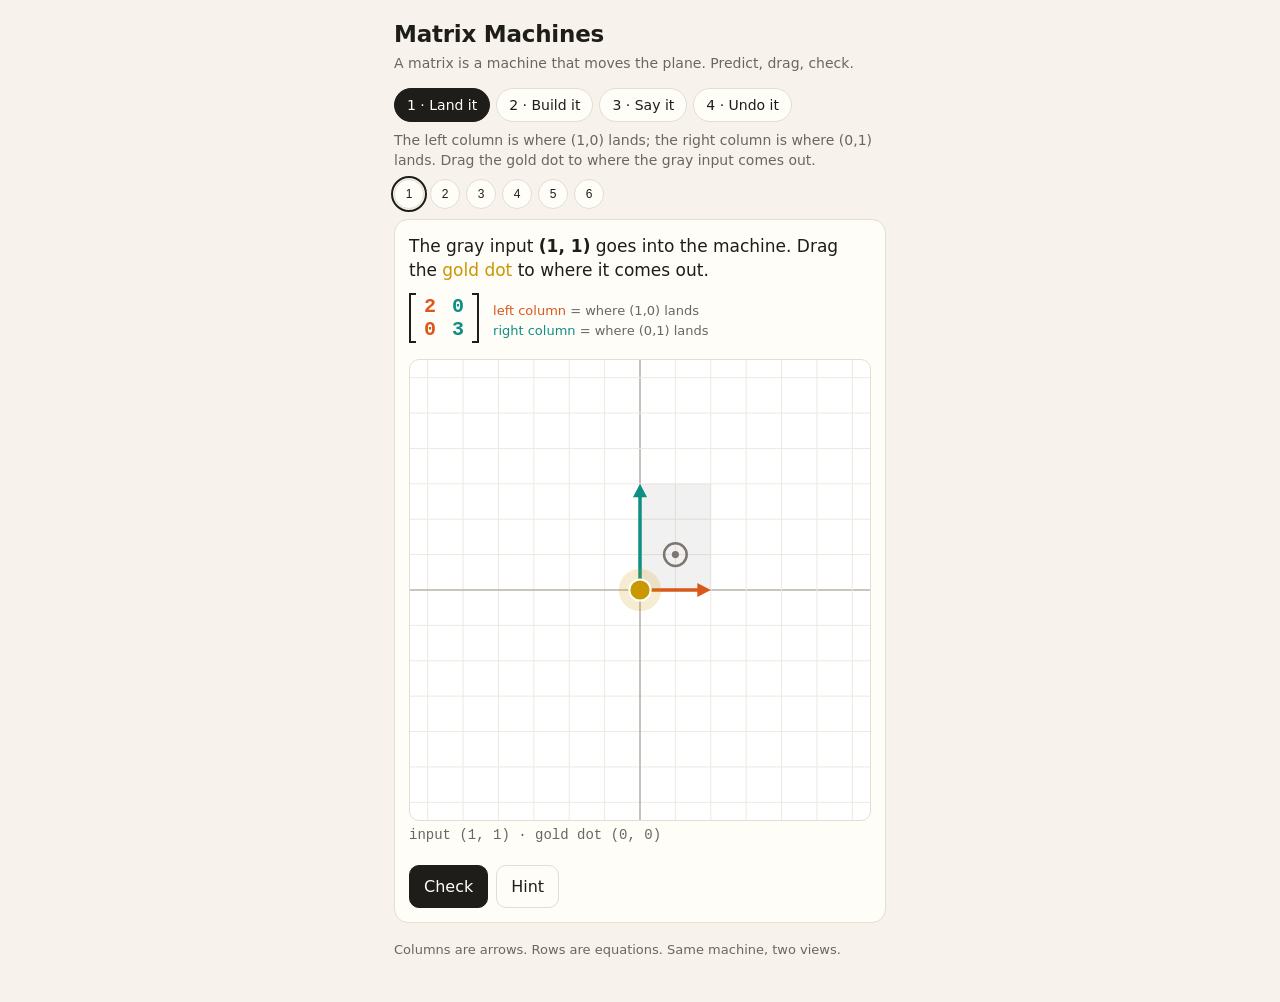
==== index.html @ 08f81c71 "Add Matrix Machines game Four chapters: land a point, build a matrix from its columns, describe a ma" ====
<!DOCTYPE html>
<html lang="en">
<head>
<meta charset="utf-8">
<meta name="viewport" content="width=device-width,initial-scale=1">
<title>Matrix Machines</title>
<style>
:root{--bg:#f7f3ec;--card:#fffdf8;--ink:#1f1d1a;--mute:#6b665e;--line:#e3ddd2;--c1:#d9581a;--c2:#0f8f84;--gold:#c99700;--good:#2f8a3e;--bad:#c23b3b}
*{box-sizing:border-box}
body{margin:0;background:var(--bg);color:var(--ink);font:16px/1.45 system-ui,-apple-system,"Segoe UI",sans-serif}
main{max-width:520px;margin:0 auto;padding:14px 14px 40px}
h1{font-size:23px;margin:4px 0 2px;letter-spacing:-.01em}
header p{margin:0;color:var(--mute);font-size:14px}
nav{display:flex;gap:6px;overflow-x:auto;margin:14px 0 6px;padding-bottom:2px}
nav button{flex:none;border:1px solid var(--line);background:var(--card);border-radius:999px;padding:6px 12px;font:inherit;font-size:14px;color:var(--ink);cursor:pointer}
nav button.on{background:var(--ink);color:#fff;border-color:var(--ink)}
#blurb{color:var(--mute);font-size:14px;margin:4px 0 8px}
.dots{display:flex;gap:6px;margin:0 0 10px}
.dots button{width:30px;height:30px;border-radius:50%;border:1px solid var(--line);background:var(--card);font-size:12px;color:var(--ink);cursor:pointer}
.dots button.done{background:var(--good);color:#fff;border-color:var(--good)}
.dots button.cur{outline:2px solid var(--ink);outline-offset:1px}
.card{background:var(--card);border:1px solid var(--line);border-radius:14px;padding:14px}
.ask{font-size:17px;margin:0 0 10px}
.row{display:flex;align-items:center;gap:14px}
.mat{display:inline-flex;align-items:stretch;font:600 20px ui-monospace,Menlo,Consolas,monospace}
.mat .br{width:7px;border:2px solid var(--ink)}.mat .l{border-right:none}.mat .r{border-left:none}
.mat .col{display:flex;flex-direction:column;padding:2px 8px;text-align:center}
.legend{font-size:13px;color:var(--mute);line-height:1.5}
.c1{color:var(--c1)}.c2{color:var(--c2)}.gold{color:var(--gold)}
svg{width:100%;height:auto;display:block;touch-action:none;background:#fff;border:1px solid var(--line);border-radius:10px;margin:10px 0 6px;user-select:none;-webkit-user-select:none}
.readout{font:14px ui-monospace,Menlo,Consolas,monospace;color:var(--mute);min-height:20px}
.btns{display:flex;gap:8px;flex-wrap:wrap;margin-top:10px}
.btns button,.choices button{font:inherit;padding:9px 14px;border-radius:10px;border:1px solid var(--line);background:var(--card);color:var(--ink);cursor:pointer}
.btns .primary{background:var(--ink);color:#fff;border-color:var(--ink)}
.fb{margin-top:10px;padding:10px 12px;border-radius:10px;display:none}
.fb.show{display:block}
.fb.good{background:#e9f5ea;border:1px solid #bfe0c3}
.fb.bad{background:#fbecec;border:1px solid #efc6c6}
.fb.hint{background:#fdf6e2;border:1px solid #efdfae}
.choices{display:grid;gap:8px;margin-top:8px}
.choices button{text-align:left}
.choices button.right{border-color:var(--good);background:#e9f5ea}
.choices button.wrong{border-color:var(--bad);background:#fbecec;opacity:.75}
.eq{font:15px ui-monospace,Menlo,Consolas,monospace;background:#f3efe7;border-radius:8px;padding:8px 10px;margin-top:10px}
.eq small{display:block;font:13px system-ui,sans-serif;color:var(--mute);margin-top:4px}
footer{margin-top:18px;color:var(--mute);font-size:13px}
</style>
</head>
<body>
<main>
  <header>
    <h1>Matrix Machines</h1>
    <p>A matrix is a machine that moves the plane. Predict, drag, check.</p>
  </header>
  <nav id="chapters"></nav>
  <p id="blurb"></p>
  <div class="dots" id="dots"></div>
  <section class="card">
    <p class="ask" id="ask"></p>
    <div class="row"><div id="mat"></div><div class="legend" id="legend"></div></div>
    <div id="eq"></div>
    <svg id="board" viewBox="-6.5 -6.5 13 13"><g id="g" transform="scale(1,-1)"></g></svg>
    <div class="readout" id="readout"></div>
    <div class="choices" id="choices"></div>
    <div class="btns" id="btns"></div>
    <div class="fb" id="fb"></div>
  </section>
  <footer>Columns are arrows. Rows are equations. Same machine, two views.</footer>
</main>
<script>
// ---------- math ----------
const app=(M,v)=>[v[0]*M.a[0]+v[1]*M.b[0], v[0]*M.a[1]+v[1]*M.b[1]];
const rowsApp=(M,v)=>[v[0]*M.a[0]+v[1]*M.a[1], v[0]*M.b[0]+v[1]*M.b[1]]; // the "read rows as arrows" mistake
const det=M=>M.a[0]*M.b[1]-M.b[0]*M.a[1];
const same=(p,q)=>p[0]===q[0]&&p[1]===q[1];
const n=x=>String(Math.round(x*100)/100).replace(/-/g,'−');
const fmt=v=>`(${n(v[0])}, ${n(v[1])})`;
const clamp=x=>Math.max(-6,Math.min(6,x));
const mk=(a,b)=>({a,b});
function solutions(M,t){const s=[];for(let x=-12;x<=12;x++)for(let y=-12;y<=12;y++)if(same(app(M,[x,y]),t))s.push([x,y]);return s}
function shuffle(a){a=a.slice();for(let i=a.length-1;i>0;i--){const j=Math.floor(Math.random()*(i+1));[a[i],a[j]]=[a[j],a[i]]}return a}

// ---------- content ----------
const O='<span class="c1">orange</span>', T='<span class="c2">teal</span>';
const CH=[
{title:'1 · Land it',mode:'land',blurb:'The left column is where (1,0) lands; the right column is where (0,1) lands. Drag the gold dot to where the gray input comes out.',levels:[
 {M:mk([2,0],[0,3]),v:[1,1],hints:[`The ${O} arrow is where (1,0) lands. The ${T} arrow is where (0,1) lands. Which of those do you need to build (1,1)?`,`(1,1) means one step of (1,0) and one step of (0,1). So: one ${O} arrow, then one ${T} arrow from its tip. Where are you now?`],
  win:`(1,1) → (2,3). Every input is a recipe: <i>x</i> ${O} arrows plus <i>y</i> ${T} arrows. Before you move on: where would (2,1) land?`},
 {M:mk([2,0],[0,3]),v:[-1,2],hints:['What could "−1 orange arrows" mean? Which way would you walk?','−1·(2,0) + 2·(0,3) = ?'],
  win:'Negative numbers just walk an arrow backwards. Try putting this machine into one plain sentence: what does it do to a whole picture?'},
 {M:mk([1,0],[1,1]),v:[2,1],hints:[`The ${O} arrow didn't move at all. What happened to the ${T} one?`,`2 ${O} arrows take you to (2,0). Now add 1 ${T} arrow, (1,1).`],
  win:'(2,1) → (3,1). The x-axis stays put; things higher up slide right. That is a <b>shear</b>. Where would (2,0) land? Why doesn\'t it move?'},
 {M:mk([0,1],[-1,0]),v:[2,1],hints:['(1,0) now points straight up. Which way does (0,1) point?',`2 ${O} arrows: (0,2). Then 1 ${T} arrow: (−1,0).`],
  win:'Both arrows turned a quarter-turn left, so everything did. Did the area of the square change?'},
 {M:mk([1,2],[0,1]),v:[1,2],extra:' Careful: read the <b>columns</b>.',hints:['Which one shows where (1,0) lands: the top row or the left column?','1 × (1,2) + 2 × (0,1) = ?'],
  win:'Columns, not rows. The top row (1, 0) is not an arrow in the picture; the left column (1, 2) is. Bonus puzzle: compare the top row with the output\'s x-coordinate. What does a row tell you?'},
 {M:mk([1,2],[2,4]),v:[1,1],hints:['Look at the two arrows. Notice anything about their directions?','1·(1,2) + 1·(2,4) = ?'],
  win:'(1,1) → (3,6). The two arrows point the same way, so every output lies on one line. Chapter 4 asks: what can <i>never</i> come out of this machine?'}
]},
{title:'2 · Build it',mode:'build',blurb:'Drag the arrow tips onto the rings of the same color to match the dashed shape. The matrix writes itself as you drag.',levels:[
 {M:mk([2,0],[0,3]),ask:'Stretch the square into the dashed 2-by-3 rectangle.',win:'Area went from 1 to 6. Each column is an arrow tip. Can you predict the area for columns (3,0) and (0,2) before building it?'},
 {M:mk([1,0],[1,1]),ask:'Shear the square into the dashed shape.',win:'Area is still 1, like sliding a deck of cards. Which arrow didn\'t you need to move, and what does that say about the x-axis?'},
 {M:mk([0,1],[-1,0]),ask:'Turn the square a quarter-turn.',win:'A quarter-turn. The matrix has a −1 in it. Which arrow does that −1 belong to, and why?'},
 {M:mk([-1,0],[0,1]),ask:'Flip the square like a mirror.',win:'Area is still 1, but the determinant is −1: the square got flipped over. Walk from orange to teal. Do you turn the same way as before?'},
 {M:mk([1,2],[2,4]),ask:'This target is a square that got squashed flat. Match it.',win:'Zero area: the whole plane fell onto one line, so the determinant is 0. Once the plane lands on a line, can every point still be reached?'}
]},
{title:'3 · Say it',mode:'words',blurb:'Read the columns, picture the two arrows, then pick the plain-words description. Predict first, then watch.',levels:[
 {M:mk([3,0],[0,3]),choices:['Makes everything 3 times bigger in every direction','Stretches things sideways only','Moves everything 3 steps to the right','Flattens everything onto a line'],explain:'Both arrows got 3× longer and kept their directions, so every shape scales by 3 (and area by 9).'},
 {M:mk([1,0],[0,0]),choices:['Squashes everything flat onto the x-axis','Deletes the x-axis','Rotates everything onto the x-axis','Does nothing'],explain:'(0,1) lands on (0,0), so all height vanishes. Every point drops straight down to the x-axis, like a shadow at noon.'},
 {M:mk([0,1],[-1,0]),choices:['Turns everything a quarter-turn counterclockwise','Mirrors left-to-right','Turns everything a quarter-turn clockwise','Swaps x and y'],explain:'(1,0) goes up to (0,1) and (0,1) goes left to (−1,0). Both turned left by 90°.'},
 {M:mk([1,0],[2,1]),choices:['Slides each row sideways: the higher it is, the farther it slides','Stretches everything upward by 2','Rotates everything a little','Doubles the width'],explain:'The x-axis stays put but (0,1) leans over to (2,1). Height 1 slides 2, height 2 slides 4… a shear.'},
 {M:mk([0,1],[1,0]),choices:['Mirrors across the diagonal y = x (swaps x and y)','Turns everything a quarter-turn','Flips everything upside-down','Does nothing'],explain:'(1,0) and (0,1) trade places, so every (x, y) becomes (y, x).'},
 {M:mk([2,1],[4,2]),choices:['Flattens the whole plane onto a single line','Stretches everything by 2','Shears everything to the right','Rotates and stretches'],explain:'The teal arrow (4,2) is just 2 × the orange arrow (2,1). Two arrows pointing the same way can\'t cover a plane, so everything lands on one line.'}
]},
{title:'4 · Undo it',mode:'reverse',blurb:'Run the machine backwards. Drag the gray input until the gold output hits the star, or decide that no input can.',levels:[
 {M:mk([2,0],[0,3]),t:[4,3],hints:['You need to go 4 sideways. Each orange arrow gives 2. How many do you need?','And 3 up, using teal arrows that are 3 tall?'],
  win:'(2,1) → (4,3). Undoing a machine is the same as solving the equations above. Could any other input land there? Why not?'},
 {M:mk([1,1],[1,-1]),t:[3,1],hints:['Look at the equations: x + y = 3 and x − y = 1. Which two numbers add to 3 and differ by 1?','In arrows: some orange (1,1)s plus some teal (1,−1)s. Try x = 2.'],
  win:'(2,1). Two rows give two equations; two columns give two arrows. It\'s the same problem seen two ways. Which view felt easier?'},
 {M:mk([1,0],[1,1]),t:[1,2],hints:['Only the teal arrow lifts you up. How many teal arrows get you 2 high?','2 teal arrows land at (2,2), but you need x = 1. How can orange move you left?'],
  win:'(−1,2). Sometimes the recipe needs a negative amount. Could this shear ever miss a target? Why or why not?'},
 {M:mk([1,2],[2,4]),t:[3,6],ask:'This machine flattens the plane. Find an input that lands on the star.',hints:['Drag around and watch the gold trail. Where can outputs go?','(1,1) is one answer. Can you find one with y = 0?'],
  win:'Infinitely many inputs work: (3,0), (1,1), (−1,2), (5,−1)… Add 2 to x and take 1 from y, and the output doesn\'t budge. Why? (What is 2·orange − 1·teal?)'},
 {M:mk([1,2],[2,4]),t:[1,0],ask:'Same machine. Get the output to (1, 0).',hints:['Drag for a while and watch the gold trail. What shape does it make?','Every output is x·(1,2) + y·(2,4). Both arrows lie on the line y = 2x. Is (1,0) on that line?'],
  win:'No input works. Every output is (x + 2y)·(1, 2), so it always sits on the line through (1, 2), and (1,0) is off that line. The equations say the same thing: x + 2y = 1, but 2x + 4y = 0 means x + 2y = 0. They contradict each other. Can you say in one sentence why a flattened plane leaves points unreachable?'},
 {M:mk([2,1],[4,2]),t:[-2,-1],ask:'Possible, impossible, or many answers? You decide.',hints:['Is the star on the line the arrows point along?','Try making the output exactly −1 × orange.'],
  win:'Many answers: (−1,0), (1,−1), (−3,1)… The star sits on the line, so infinitely many inputs reach it. For a flattening machine: on the line means infinitely many, off the line means none. Never exactly one. Why can\'t it be exactly one?'}
]}
];

// ---------- state ----------
let S={ch:0,lv:0}, R={};
let done=new Set();
try{done=new Set(JSON.parse(localStorage.getItem('mm-done')||'[]'))}catch(e){}
function save(){try{localStorage.setItem('mm-done',JSON.stringify([...done]))}catch(e){}}
const L=()=>CH[S.ch].levels[S.lv];
const key=(c,l)=>c+'-'+l;
const $=id=>document.getElementById(id);

function load(ch,lv){
  S={ch,lv};const mode=CH[ch].mode;
  R={mode,hint:0,tries:0,won:false,showPath:false,showWarp:false,found:new Set(),trail:[],t:0,wrong:new Set(),anim:0};
  if(mode==='land')R.p=[0,0];
  if(mode==='build'){R.a=[1,0];R.b=[0,1]}
  if(mode==='reverse'){R.in=[0,0];R.trail=[[0,0]]}
  if(mode==='words')R.order=shuffle([0,1,2,3]);
  hideFb();ui();render();
}

// ---------- UI ----------
function matHTML(M){return `<span class="mat"><span class="br l"></span><span class="col c1"><span>${n(M.a[0])}</span><span>${n(M.a[1])}</span></span><span class="col c2"><span>${n(M.b[0])}</span><span>${n(M.b[1])}</span></span><span class="br r"></span></span>`}
function term(c,v,first){if(c===0)return'';const m=Math.abs(c)===1?'':Math.abs(c);return first?(c<0?'−':'')+m+v:(c<0?' − ':' + ')+m+v}
function eqLine(c1,c2,r){let s=term(c1,'x',true);s+=s?term(c2,'y',false):term(c2,'y',true);return `${s||'0'} = ${n(r)}`}

function panel(){
  const l=L();
  const M=R.mode==='build'?mk(R.a,R.b):l.M;
  $('mat').innerHTML=matHTML(M);
  let leg=`<span class="c1">left column</span> = where (1,0) lands<br><span class="c2">right column</span> = where (0,1) lands`;
  if(R.mode==='build'){const d=det(M);leg+=`<br>det = ${n(d)} → area × ${n(Math.abs(d))}${d<0?' (flipped)':''}`}
  $('legend').innerHTML=leg;
}
function btn(label,fn,primary){const b=document.createElement('button');b.textContent=label;if(primary)b.className='primary';b.onclick=fn;$('btns').appendChild(b)}

function ui(){
  const c=CH[S.ch],l=L();
  $('chapters').innerHTML='';
  CH.forEach((ch,i)=>{const b=document.createElement('button');b.textContent=ch.title;if(i===S.ch)b.className='on';b.onclick=()=>load(i,0);$('chapters').appendChild(b)});
  $('blurb').textContent=c.blurb;
  $('dots').innerHTML='';
  c.levels.forEach((_,i)=>{const b=document.createElement('button');b.textContent=i+1;b.className=(done.has(key(S.ch,i))?'done ':'')+(i===S.lv?'cur':'');b.onclick=()=>load(S.ch,i);$('dots').appendChild(b)});
  let ask='';
  if(R.mode==='land')ask=`The gray input <b>${fmt(l.v)}</b> goes into the machine. Drag the <span class="gold">gold dot</span> to where it comes out.${l.extra||''}`;
  if(R.mode==='build')ask=l.ask;
  if(R.mode==='words')ask='In plain words, what does this machine do?';
  if(R.mode==='reverse')ask=l.ask||`Which input lands on the star <b>${fmt(l.t)}</b>?`;
  $('ask').innerHTML=ask;
  panel();
  // equations
  if(R.mode==='reverse'){const M=l.M;$('eq').innerHTML=`<div class="eq">${eqLine(M.a[0],M.b[0],l.t[0])}<br>${eqLine(M.a[1],M.b[1],l.t[1])}<small>Each equation reads one <b>row</b>. The picture reads <b>columns</b>: x·<span class="c1">${fmt(M.a)}</span> + y·<span class="c2">${fmt(M.b)}</span> = ${fmt(l.t)}.</small></div>`}
  else $('eq').innerHTML='';
  // choices
  $('choices').innerHTML='';
  if(R.mode==='words'){R.order.forEach(i=>{const b=document.createElement('button');b.textContent=l.choices[i];if(R.won&&i===0)b.className='right';else if(R.wrong.has(i))b.className='wrong';b.onclick=()=>choose(i);$('choices').appendChild(b)})}
  // buttons
  $('btns').innerHTML='';
  if(!R.won){
    if(R.mode==='land')btn('Check',checkLand,true);
    if(R.mode==='build')btn('Check',checkBuild,true);
    if(R.mode==='reverse')btn('No input can do it',impossible);
    btn('Hint',hint);
    if(R.mode==='land'&&(R.tries>=2||R.hint>=2)&&!R.showPath)btn('Show me the walk',showWalk);
  }else{
    if(R.mode==='words')btn('Watch again',play);
    const last=S.ch===CH.length-1&&S.lv===CH[S.ch].levels.length-1;
    if(!last)btn(S.lv===CH[S.ch].levels.length-1?'Next chapter →':'Next →',next,true);
  }
}
function showFb(kind,html){const f=$('fb');f.className='fb show '+kind;f.innerHTML=html}
function hideFb(){$('fb').className='fb'}

// ---------- drawing ----------
const C1='#d9581a',C2='#0f8f84',GOLD='#c99700',INK='#1f1d1a',GRAY='#7d776d';
const line=(p,q,c,w,x='')=>`<line x1="${p[0]}" y1="${p[1]}" x2="${q[0]}" y2="${q[1]}" stroke="${c}" stroke-width="${w}" stroke-linecap="round" vector-effect="non-scaling-stroke" ${x}/>`;
const dot=(p,r,f,x='')=>`<circle cx="${p[0]}" cy="${p[1]}" r="${r}" fill="${f}" ${x}/>`;
const ring=(p,c,r=.32)=>`<circle cx="${p[0]}" cy="${p[1]}" r="${r}" fill="none" stroke="${c}" stroke-width="2.5" vector-effect="non-scaling-stroke"/>`;
function arrow(p,q,c,op=1){const dx=q[0]-p[0],dy=q[1]-p[1],len=Math.hypot(dx,dy);if(len<1e-6)return dot(p,.13,c);const ux=dx/len,uy=dy/len,h=Math.min(.38,len*.5),w=.2,bx=q[0]-ux*h,by=q[1]-uy*h;return `<g opacity="${op}">${line(p,[bx,by],c,3.5)}<polygon points="${q[0]},${q[1]} ${bx-uy*w},${by+ux*w} ${bx+uy*w},${by-ux*w}" fill="${c}"/></g>`}
function grid(){let s='';for(let i=-6;i<=6;i++){const c=i===0?'#b9b2a6':'#eee9e0',w=i===0?1.6:1;s+=line([i,-7],[i,7],c,w)+line([-7,i],[7,i],c,w)}return s}
function warped(M){let s='';for(let i=-8;i<=8;i++){s+=line(app(M,[i,-9]),app(M,[i,9]),'rgba(15,143,132,.28)',1)+line(app(M,[-9,i]),app(M,[9,i]),'rgba(217,88,26,.25)',1)}return s}
function square(M,fill,stroke='none',x=''){const p=[[0,0],M.a,[M.a[0]+M.b[0],M.a[1]+M.b[1]],M.b];return `<polygon points="${p.map(q=>q.join(',')).join(' ')}" fill="${fill}" stroke="${stroke}" stroke-width="2" vector-effect="non-scaling-stroke" ${x}/>`}
const handle=(p,c)=>dot(p,.6,c,'opacity=".18"')+dot(p,.3,c,'stroke="#fff" stroke-width="2" vector-effect="non-scaling-stroke"');

function render(){
  const l=L();let s=grid(),ro='';
  if(R.mode==='land'){
    if(R.showWarp)s+=warped(l.M);
    s+=square(l.M,'rgba(31,29,26,.06)');
    s+=arrow([0,0],l.M.a,C1)+arrow([0,0],l.M.b,C2);
    s+=ring(l.v,GRAY)+dot(l.v,.1,GRAY);
    if(R.showPath){const m=[l.v[0]*l.M.a[0],l.v[0]*l.M.a[1]];s+=line([0,0],m,C1,5,'stroke-dasharray="1 7" opacity=".9"')+line(m,app(l.M,l.v),C2,5,'stroke-dasharray="1 7" opacity=".9"')}
    s+=handle(R.p,GOLD);
    ro=`input ${fmt(l.v)} · gold dot ${fmt(R.p)}`;
  }
  if(R.mode==='build'){
    const M=mk(R.a,R.b);
    s+=warped(M);
    s+=square(l.M,'none',INK,'stroke-dasharray="6 5"');
    s+=ring(l.M.a,C1,.42)+ring(l.M.b,C2,.42);
    s+=square(M,'rgba(201,151,0,.18)');
    s+=arrow([0,0],R.a,C1)+arrow([0,0],R.b,C2);
    s+=handle(R.a,C1)+handle(R.b,C2);
    ro=`orange tip ${fmt(R.a)} · teal tip ${fmt(R.b)}`;
  }
  if(R.mode==='words'){
    const t=R.t,M=mk([1+(l.M.a[0]-1)*t,l.M.a[1]*t],[l.M.b[0]*t,1+(l.M.b[1]-1)*t]);
    s+=warped(M)+square(M,'rgba(201,151,0,.22)',INK)+arrow([0,0],M.a,C1)+arrow([0,0],M.b,C2);
    ro=R.won?'Watch where the two arrows take the square.':'Predict first. The animation plays after you answer.';
  }
  if(R.mode==='reverse'){
    const out=app(l.M,R.in);
    s+=arrow([0,0],l.M.a,C1,.45)+arrow([0,0],l.M.b,C2,.45);
    R.trail.forEach(p=>s+=dot(p,.12,GOLD,'opacity=".45"'));
    s+=ring(l.t,INK,.45)+line([l.t[0]-.25,l.t[1]],[l.t[0]+.25,l.t[1]],INK,2)+line([l.t[0],l.t[1]-.25],[l.t[0],l.t[1]+.25],INK,2);
    s+=line(R.in,out,GRAY,1.5,'stroke-dasharray="3 4"');
    s+=handle(R.in,GRAY)+dot(out,.26,GOLD,'stroke="#fff" stroke-width="2" vector-effect="non-scaling-stroke"');
    ro=`input ${fmt(R.in)} → output <span class="gold">${fmt(out)}</span>`;
  }
  $('g').innerHTML=s;$('readout').innerHTML=ro;
}

// ---------- dragging (mouse + touch) ----------
const svg=$('board');
function toU(e){const pt=svg.createSVGPoint();pt.x=e.clientX;pt.y=e.clientY;const q=pt.matrixTransform($('g').getScreenCTM().inverse());return[q.x,q.y]}
function handles(){if(R.mode==='land')return[['p',R.p]];if(R.mode==='build')return[['a',R.a],['b',R.b]];if(R.mode==='reverse')return[['in',R.in]];return[]}
let drag=null;
svg.addEventListener('pointerdown',e=>{
  const p=toU(e),hs=handles();if(!hs.length)return;
  let best=null,bd=1.4;
  for(const[k,pos]of hs){const d=Math.hypot(pos[0]-p[0],pos[1]-p[1]);if(d<bd){bd=d;best=k}}
  if(!best&&hs.length===1)best=hs[0][0]; // tap anywhere to place a single dot
  if(!best)return;
  drag=best;svg.setPointerCapture(e.pointerId);move(p);e.preventDefault();
});
svg.addEventListener('pointermove',e=>{if(drag)move(toU(e))});
const end=()=>{if(drag){drag=null;dropped()}};
svg.addEventListener('pointerup',end);svg.addEventListener('pointercancel',end);
function move(p){
  const q=[clamp(Math.round(p[0])),clamp(Math.round(p[1]))];
  if(same(q,R[drag]))return;
  R[drag]=q;
  if(R.mode==='reverse'){const o=app(L().M,q);if(!R.trail.some(t=>same(t,o)))R.trail.push(o)}
  if(R.mode==='build')panel();
  render();
}
function dropped(){if(R.mode==='reverse')checkReverse()}

// ---------- game logic ----------
function win(text){
  R.won=true;done.add(key(S.ch,S.lv));save();
  showFb('good','<b>Nice.</b> '+text);ui();render();
}
function hint(){
  const l=L();let h;
  if(R.mode==='build')h=[`The ${O} ring marks where (1,0) should land. Drag the ${O} tip onto it.`,'Each tip\'s coordinates become one column of the matrix. Watch the matrix change as you drag.'];
  else if(R.mode==='words')h=['Where does (1,0) go? That\'s the left column. Picture that arrow.','Now where does (0,1) go? Picture both arrows and the square they make.'];
  else h=l.hints;
  showFb('hint',h[Math.min(R.hint,h.length-1)]);
  R.hint++;
  if(R.mode==='land'&&R.hint>=2){R.showWarp=true;render();$('fb').innerHTML+=' <br><small>I\'ve drawn the moved grid. Count along its lines.</small>'}
  ui();
}
function showWalk(){
  const l=L();R.showPath=true;render();
  showFb('hint',`Follow the dotted walk: ${n(l.v[0])} × ${O} ${fmt(l.M.a)}, then ${n(l.v[1])} × ${T} ${fmt(l.M.b)}. Where does the walk end? Drag there and check.`);ui();
}
function checkLand(){
  const l=L(),ans=app(l.M,l.v);
  if(same(R.p,ans)){R.showPath=true;win(l.win);return}
  R.tries++;let m;
  if(same(R.p,rowsApp(l.M,l.v)))m=`You landed on ${fmt(R.p)}. That's what you get by reading the <b>rows</b> as arrows. In the picture, which shows where (1,0) goes: the top row or the <span class="c1">left column</span>?`;
  else if(same(R.p,l.v))m='That\'s where the input started. The machine moves it. Where does it come out?';
  else if(same(R.p,[0,0]))m='Tap or drag the gold dot to where you think the input lands.';
  else m=`Not quite. Ask yourself: how many ${O} arrows does ${fmt(l.v)} call for, and how many ${T} ones?`;
  showFb('bad',m);ui();
}
function checkBuild(){
  const l=L(),okA=same(R.a,l.M.a),okB=same(R.b,l.M.b);
  if(okA&&okB){win(l.win);return}
  if(same(R.a,l.M.b)&&same(R.b,l.M.a))showFb('bad','Right shape, but the arrows are swapped! Which ring is (1,0) supposed to land on?');
  else if(okA)showFb('bad',`The ${O} tip is right. Where should (0,1), the ${T} tip, end up?`);
  else if(okB)showFb('bad',`The ${T} tip is right. Now the ${O} tip: where should (1,0) land?`);
  else showFb('bad','Not yet. Put each tip on the ring of its own color.');
}
function choose(i){
  if(R.won)return;const l=L();
  if(i===0){win(l.explain);play()}
  else{R.wrong.add(i);showFb('bad','Not quite. Where does (1,0) go under this matrix, and does that description send it there?');ui()}
}
function play(){
  const id=++R.anim,t0=performance.now();
  const step=now=>{if(id!==R.anim)return;const u=Math.min(1,(now-t0)/1500);R.t=u<.5?2*u*u:1-Math.pow(-2*u+2,2)/2;render();if(u<1)requestAnimationFrame(step)};
  R.t=0;requestAnimationFrame(step);
}
function checkReverse(){
  if(R.won)return;const l=L();
  if(!same(app(l.M,R.in),l.t))return;
  if(det(l.M)!==0){win(l.win);return}
  R.found.add(R.in.join(','));
  if(R.found.size>=2)win(l.win);
  else showFb('hint',`Found one: ${fmt(R.in)} lands on the star. Is it the <b>only</b> input that works? Find a different one.`);
}
function impossible(){
  if(R.won)return;const l=L();
  if(solutions(l.M,l.t).length===0)win(l.win);
  else showFb('bad','Are you sure? Some input does reach the star. Watch where the gold trail is able to go.');
}
function next(){
  let{ch,lv}=S;lv++;
  if(lv>=CH[ch].levels.length){ch++;lv=0}
  if(ch<CH.length){load(ch,lv);window.scrollTo({top:0,behavior:'smooth'})}
}
load(0,0);
</script>
</body>
</html>
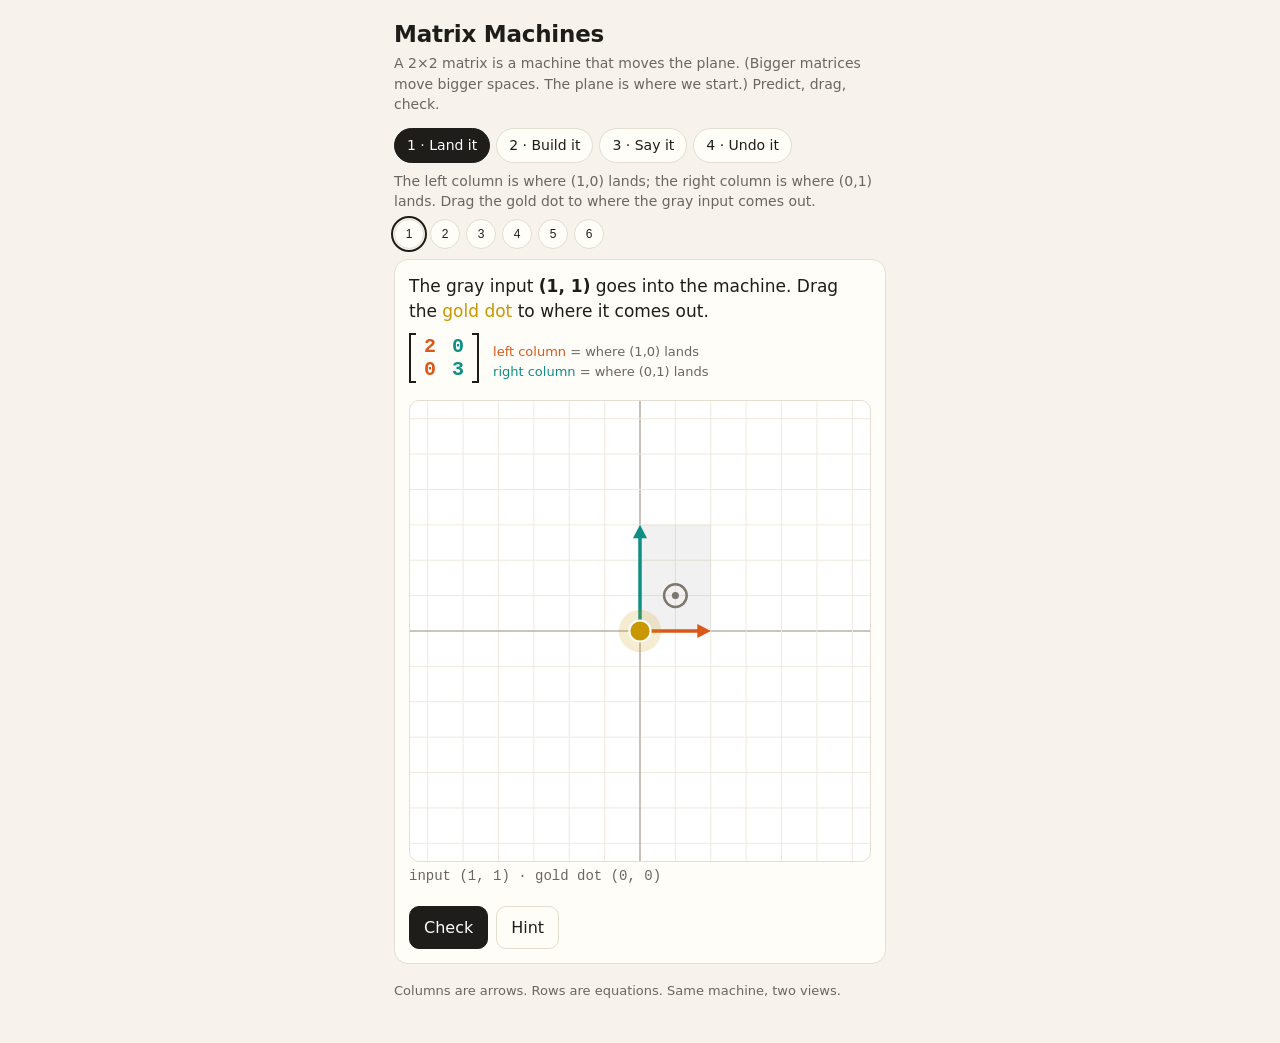
==== commit 62135729: "Clarify tagline: 2×2 matrices move the plane Co-Authored-By: Claude Opus 5.5 <noreply@anthropic.com>" ====
--- a/index.html
+++ b/index.html
@@ -50,7 +50,7 @@
 <main>
   <header>
     <h1>Matrix Machines</h1>
-    <p>A matrix is a machine that moves the plane. Predict, drag, check.</p>
+    <p>A 2×2 matrix is a machine that moves the plane. (Bigger matrices move bigger spaces. The plane is where we start.) Predict, drag, check.</p>
   </header>
   <nav id="chapters"></nav>
   <p id="blurb"></p>
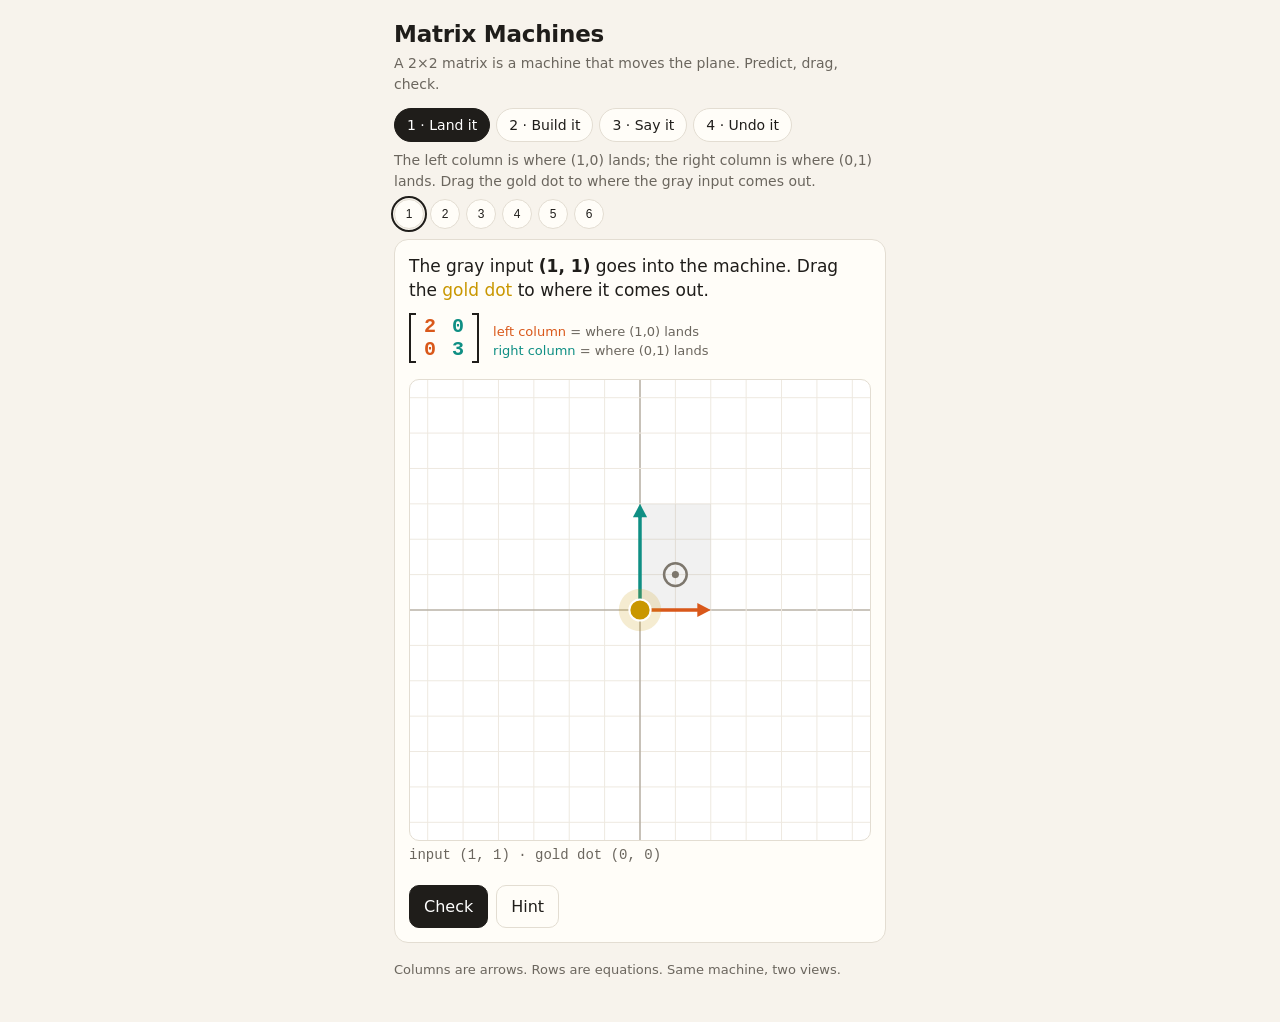
==== commit 8c48aefc: "Shorten tagline Co-Authored-By: Claude Opus 5.5 <noreply@anthropic.com> Claude-Session: https://clau" ====
--- a/index.html
+++ b/index.html
@@ -50,7 +50,7 @@
 <main>
   <header>
     <h1>Matrix Machines</h1>
-    <p>A 2×2 matrix is a machine that moves the plane. (Bigger matrices move bigger spaces. The plane is where we start.) Predict, drag, check.</p>
+    <p>A 2×2 matrix is a machine that moves the plane. Predict, drag, check.</p>
   </header>
   <nav id="chapters"></nav>
   <p id="blurb"></p>
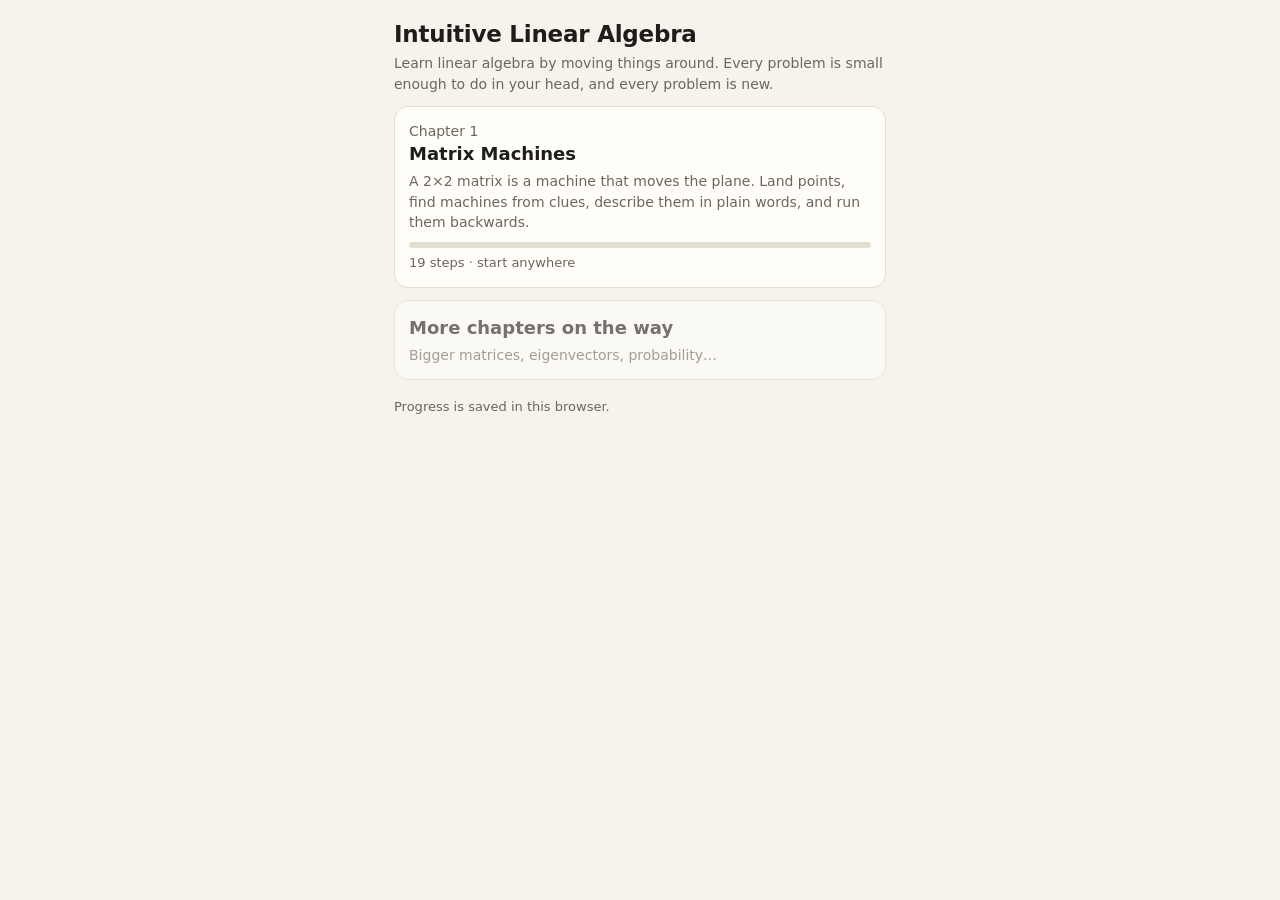
==== commit 84163f57: "Restructure into chapters; add Find it and generated problems - Home page with chapter list and prog" ====
--- a/index.html
+++ b/index.html
@@ -3,343 +3,44 @@
 <head>
 <meta charset="utf-8">
 <meta name="viewport" content="width=device-width,initial-scale=1">
-<title>Matrix Machines</title>
-<style>
-:root{--bg:#f7f3ec;--card:#fffdf8;--ink:#1f1d1a;--mute:#6b665e;--line:#e3ddd2;--c1:#d9581a;--c2:#0f8f84;--gold:#c99700;--good:#2f8a3e;--bad:#c23b3b}
-*{box-sizing:border-box}
-body{margin:0;background:var(--bg);color:var(--ink);font:16px/1.45 system-ui,-apple-system,"Segoe UI",sans-serif}
-main{max-width:520px;margin:0 auto;padding:14px 14px 40px}
-h1{font-size:23px;margin:4px 0 2px;letter-spacing:-.01em}
-header p{margin:0;color:var(--mute);font-size:14px}
-nav{display:flex;gap:6px;overflow-x:auto;margin:14px 0 6px;padding-bottom:2px}
-nav button{flex:none;border:1px solid var(--line);background:var(--card);border-radius:999px;padding:6px 12px;font:inherit;font-size:14px;color:var(--ink);cursor:pointer}
-nav button.on{background:var(--ink);color:#fff;border-color:var(--ink)}
-#blurb{color:var(--mute);font-size:14px;margin:4px 0 8px}
-.dots{display:flex;gap:6px;margin:0 0 10px}
-.dots button{width:30px;height:30px;border-radius:50%;border:1px solid var(--line);background:var(--card);font-size:12px;color:var(--ink);cursor:pointer}
-.dots button.done{background:var(--good);color:#fff;border-color:var(--good)}
-.dots button.cur{outline:2px solid var(--ink);outline-offset:1px}
-.card{background:var(--card);border:1px solid var(--line);border-radius:14px;padding:14px}
-.ask{font-size:17px;margin:0 0 10px}
-.row{display:flex;align-items:center;gap:14px}
-.mat{display:inline-flex;align-items:stretch;font:600 20px ui-monospace,Menlo,Consolas,monospace}
-.mat .br{width:7px;border:2px solid var(--ink)}.mat .l{border-right:none}.mat .r{border-left:none}
-.mat .col{display:flex;flex-direction:column;padding:2px 8px;text-align:center}
-.legend{font-size:13px;color:var(--mute);line-height:1.5}
-.c1{color:var(--c1)}.c2{color:var(--c2)}.gold{color:var(--gold)}
-svg{width:100%;height:auto;display:block;touch-action:none;background:#fff;border:1px solid var(--line);border-radius:10px;margin:10px 0 6px;user-select:none;-webkit-user-select:none}
-.readout{font:14px ui-monospace,Menlo,Consolas,monospace;color:var(--mute);min-height:20px}
-.btns{display:flex;gap:8px;flex-wrap:wrap;margin-top:10px}
-.btns button,.choices button{font:inherit;padding:9px 14px;border-radius:10px;border:1px solid var(--line);background:var(--card);color:var(--ink);cursor:pointer}
-.btns .primary{background:var(--ink);color:#fff;border-color:var(--ink)}
-.fb{margin-top:10px;padding:10px 12px;border-radius:10px;display:none}
-.fb.show{display:block}
-.fb.good{background:#e9f5ea;border:1px solid #bfe0c3}
-.fb.bad{background:#fbecec;border:1px solid #efc6c6}
-.fb.hint{background:#fdf6e2;border:1px solid #efdfae}
-.choices{display:grid;gap:8px;margin-top:8px}
-.choices button{text-align:left}
-.choices button.right{border-color:var(--good);background:#e9f5ea}
-.choices button.wrong{border-color:var(--bad);background:#fbecec;opacity:.75}
-.eq{font:15px ui-monospace,Menlo,Consolas,monospace;background:#f3efe7;border-radius:8px;padding:8px 10px;margin-top:10px}
-.eq small{display:block;font:13px system-ui,sans-serif;color:var(--mute);margin-top:4px}
-footer{margin-top:18px;color:var(--mute);font-size:13px}
-</style>
+<title>Intuitive Linear Algebra</title>
+<link rel="stylesheet" href="shared/style.css">
 </head>
 <body>
 <main>
   <header>
-    <h1>Matrix Machines</h1>
-    <p>A 2×2 matrix is a machine that moves the plane. Predict, drag, check.</p>
+    <h1>Intuitive Linear Algebra</h1>
+    <p>Learn linear algebra by moving things around. Every problem is small enough to do in your head, and every problem is new.</p>
   </header>
-  <nav id="chapters"></nav>
-  <p id="blurb"></p>
-  <div class="dots" id="dots"></div>
-  <section class="card">
-    <p class="ask" id="ask"></p>
-    <div class="row"><div id="mat"></div><div class="legend" id="legend"></div></div>
-    <div id="eq"></div>
-    <svg id="board" viewBox="-6.5 -6.5 13 13"><g id="g" transform="scale(1,-1)"></g></svg>
-    <div class="readout" id="readout"></div>
-    <div class="choices" id="choices"></div>
-    <div class="btns" id="btns"></div>
-    <div class="fb" id="fb"></div>
-  </section>
-  <footer>Columns are arrows. Rows are equations. Same machine, two views.</footer>
+
+  <a class="chapter" href="chapters/01-matrix-machines/index.html">
+    <p class="crumb">Chapter 1</p>
+    <h2>Matrix Machines</h2>
+    <p>A 2×2 matrix is a machine that moves the plane. Land points, find machines from clues, describe them in plain words, and run them backwards.</p>
+    <div class="bar"><span id="p1" style="width:0%"></span></div>
+    <p id="p1text" style="margin-top:6px;font-size:13px"></p>
+  </a>
+
+  <div class="chapter soon">
+    <h2>More chapters on the way</h2>
+    <p>Bigger matrices, eigenvectors, probability…</p>
+  </div>
+
+  <footer>Progress is saved in this browser.</footer>
 </main>
+<script src="shared/engine.js"></script>
 <script>
-// ---------- math ----------
-const app=(M,v)=>[v[0]*M.a[0]+v[1]*M.b[0], v[0]*M.a[1]+v[1]*M.b[1]];
-const rowsApp=(M,v)=>[v[0]*M.a[0]+v[1]*M.a[1], v[0]*M.b[0]+v[1]*M.b[1]]; // the "read rows as arrows" mistake
-const det=M=>M.a[0]*M.b[1]-M.b[0]*M.a[1];
-const same=(p,q)=>p[0]===q[0]&&p[1]===q[1];
-const n=x=>String(Math.round(x*100)/100).replace(/-/g,'−');
-const fmt=v=>`(${n(v[0])}, ${n(v[1])})`;
-const clamp=x=>Math.max(-6,Math.min(6,x));
-const mk=(a,b)=>({a,b});
-function solutions(M,t){const s=[];for(let x=-12;x<=12;x++)for(let y=-12;y<=12;y++)if(same(app(M,[x,y]),t))s.push([x,y]);return s}
-function shuffle(a){a=a.slice();for(let i=a.length-1;i>0;i--){const j=Math.floor(Math.random()*(i+1));[a[i],a[j]]=[a[j],a[i]]}return a}
-
-// ---------- content ----------
-const O='<span class="c1">orange</span>', T='<span class="c2">teal</span>';
-const CH=[
-{title:'1 · Land it',mode:'land',blurb:'The left column is where (1,0) lands; the right column is where (0,1) lands. Drag the gold dot to where the gray input comes out.',levels:[
- {M:mk([2,0],[0,3]),v:[1,1],hints:[`The ${O} arrow is where (1,0) lands. The ${T} arrow is where (0,1) lands. Which of those do you need to build (1,1)?`,`(1,1) means one step of (1,0) and one step of (0,1). So: one ${O} arrow, then one ${T} arrow from its tip. Where are you now?`],
-  win:`(1,1) → (2,3). Every input is a recipe: <i>x</i> ${O} arrows plus <i>y</i> ${T} arrows. Before you move on: where would (2,1) land?`},
- {M:mk([2,0],[0,3]),v:[-1,2],hints:['What could "−1 orange arrows" mean? Which way would you walk?','−1·(2,0) + 2·(0,3) = ?'],
-  win:'Negative numbers just walk an arrow backwards. Try putting this machine into one plain sentence: what does it do to a whole picture?'},
- {M:mk([1,0],[1,1]),v:[2,1],hints:[`The ${O} arrow didn't move at all. What happened to the ${T} one?`,`2 ${O} arrows take you to (2,0). Now add 1 ${T} arrow, (1,1).`],
-  win:'(2,1) → (3,1). The x-axis stays put; things higher up slide right. That is a <b>shear</b>. Where would (2,0) land? Why doesn\'t it move?'},
- {M:mk([0,1],[-1,0]),v:[2,1],hints:['(1,0) now points straight up. Which way does (0,1) point?',`2 ${O} arrows: (0,2). Then 1 ${T} arrow: (−1,0).`],
-  win:'Both arrows turned a quarter-turn left, so everything did. Did the area of the square change?'},
- {M:mk([1,2],[0,1]),v:[1,2],extra:' Careful: read the <b>columns</b>.',hints:['Which one shows where (1,0) lands: the top row or the left column?','1 × (1,2) + 2 × (0,1) = ?'],
-  win:'Columns, not rows. The top row (1, 0) is not an arrow in the picture; the left column (1, 2) is. Bonus puzzle: compare the top row with the output\'s x-coordinate. What does a row tell you?'},
- {M:mk([1,2],[2,4]),v:[1,1],hints:['Look at the two arrows. Notice anything about their directions?','1·(1,2) + 1·(2,4) = ?'],
-  win:'(1,1) → (3,6). The two arrows point the same way, so every output lies on one line. Chapter 4 asks: what can <i>never</i> come out of this machine?'}
-]},
-{title:'2 · Build it',mode:'build',blurb:'Drag the arrow tips onto the rings of the same color to match the dashed shape. The matrix writes itself as you drag.',levels:[
- {M:mk([2,0],[0,3]),ask:'Stretch the square into the dashed 2-by-3 rectangle.',win:'Area went from 1 to 6. Each column is an arrow tip. Can you predict the area for columns (3,0) and (0,2) before building it?'},
- {M:mk([1,0],[1,1]),ask:'Shear the square into the dashed shape.',win:'Area is still 1, like sliding a deck of cards. Which arrow didn\'t you need to move, and what does that say about the x-axis?'},
- {M:mk([0,1],[-1,0]),ask:'Turn the square a quarter-turn.',win:'A quarter-turn. The matrix has a −1 in it. Which arrow does that −1 belong to, and why?'},
- {M:mk([-1,0],[0,1]),ask:'Flip the square like a mirror.',win:'Area is still 1, but the determinant is −1: the square got flipped over. Walk from orange to teal. Do you turn the same way as before?'},
- {M:mk([1,2],[2,4]),ask:'This target is a square that got squashed flat. Match it.',win:'Zero area: the whole plane fell onto one line, so the determinant is 0. Once the plane lands on a line, can every point still be reached?'}
-]},
-{title:'3 · Say it',mode:'words',blurb:'Read the columns, picture the two arrows, then pick the plain-words description. Predict first, then watch.',levels:[
- {M:mk([3,0],[0,3]),choices:['Makes everything 3 times bigger in every direction','Stretches things sideways only','Moves everything 3 steps to the right','Flattens everything onto a line'],explain:'Both arrows got 3× longer and kept their directions, so every shape scales by 3 (and area by 9).'},
- {M:mk([1,0],[0,0]),choices:['Squashes everything flat onto the x-axis','Deletes the x-axis','Rotates everything onto the x-axis','Does nothing'],explain:'(0,1) lands on (0,0), so all height vanishes. Every point drops straight down to the x-axis, like a shadow at noon.'},
- {M:mk([0,1],[-1,0]),choices:['Turns everything a quarter-turn counterclockwise','Mirrors left-to-right','Turns everything a quarter-turn clockwise','Swaps x and y'],explain:'(1,0) goes up to (0,1) and (0,1) goes left to (−1,0). Both turned left by 90°.'},
- {M:mk([1,0],[2,1]),choices:['Slides each row sideways: the higher it is, the farther it slides','Stretches everything upward by 2','Rotates everything a little','Doubles the width'],explain:'The x-axis stays put but (0,1) leans over to (2,1). Height 1 slides 2, height 2 slides 4… a shear.'},
- {M:mk([0,1],[1,0]),choices:['Mirrors across the diagonal y = x (swaps x and y)','Turns everything a quarter-turn','Flips everything upside-down','Does nothing'],explain:'(1,0) and (0,1) trade places, so every (x, y) becomes (y, x).'},
- {M:mk([2,1],[4,2]),choices:['Flattens the whole plane onto a single line','Stretches everything by 2','Shears everything to the right','Rotates and stretches'],explain:'The teal arrow (4,2) is just 2 × the orange arrow (2,1). Two arrows pointing the same way can\'t cover a plane, so everything lands on one line.'}
-]},
-{title:'4 · Undo it',mode:'reverse',blurb:'Run the machine backwards. Drag the gray input until the gold output hits the star, or decide that no input can.',levels:[
- {M:mk([2,0],[0,3]),t:[4,3],hints:['You need to go 4 sideways. Each orange arrow gives 2. How many do you need?','And 3 up, using teal arrows that are 3 tall?'],
-  win:'(2,1) → (4,3). Undoing a machine is the same as solving the equations above. Could any other input land there? Why not?'},
- {M:mk([1,1],[1,-1]),t:[3,1],hints:['Look at the equations: x + y = 3 and x − y = 1. Which two numbers add to 3 and differ by 1?','In arrows: some orange (1,1)s plus some teal (1,−1)s. Try x = 2.'],
-  win:'(2,1). Two rows give two equations; two columns give two arrows. It\'s the same problem seen two ways. Which view felt easier?'},
- {M:mk([1,0],[1,1]),t:[1,2],hints:['Only the teal arrow lifts you up. How many teal arrows get you 2 high?','2 teal arrows land at (2,2), but you need x = 1. How can orange move you left?'],
-  win:'(−1,2). Sometimes the recipe needs a negative amount. Could this shear ever miss a target? Why or why not?'},
- {M:mk([1,2],[2,4]),t:[3,6],ask:'This machine flattens the plane. Find an input that lands on the star.',hints:['Drag around and watch the gold trail. Where can outputs go?','(1,1) is one answer. Can you find one with y = 0?'],
-  win:'Infinitely many inputs work: (3,0), (1,1), (−1,2), (5,−1)… Add 2 to x and take 1 from y, and the output doesn\'t budge. Why? (What is 2·orange − 1·teal?)'},
- {M:mk([1,2],[2,4]),t:[1,0],ask:'Same machine. Get the output to (1, 0).',hints:['Drag for a while and watch the gold trail. What shape does it make?','Every output is x·(1,2) + y·(2,4). Both arrows lie on the line y = 2x. Is (1,0) on that line?'],
-  win:'No input works. Every output is (x + 2y)·(1, 2), so it always sits on the line through (1, 2), and (1,0) is off that line. The equations say the same thing: x + 2y = 1, but 2x + 4y = 0 means x + 2y = 0. They contradict each other. Can you say in one sentence why a flattened plane leaves points unreachable?'},
- {M:mk([2,1],[4,2]),t:[-2,-1],ask:'Possible, impossible, or many answers? You decide.',hints:['Is the star on the line the arrows point along?','Try making the output exactly −1 × orange.'],
-  win:'Many answers: (−1,0), (1,−1), (−3,1)… The star sits on the line, so infinitely many inputs reach it. For a flattening machine: on the line means infinitely many, off the line means none. Never exactly one. Why can\'t it be exactly one?'}
-]}
-];
-
-// ---------- state ----------
-let S={ch:0,lv:0}, R={};
-let done=new Set();
-try{done=new Set(JSON.parse(localStorage.getItem('mm-done')||'[]'))}catch(e){}
-function save(){try{localStorage.setItem('mm-done',JSON.stringify([...done]))}catch(e){}}
-const L=()=>CH[S.ch].levels[S.lv];
-const key=(c,l)=>c+'-'+l;
-const $=id=>document.getElementById(id);
-
-function load(ch,lv){
-  S={ch,lv};const mode=CH[ch].mode;
-  R={mode,hint:0,tries:0,won:false,showPath:false,showWarp:false,found:new Set(),trail:[],t:0,wrong:new Set(),anim:0};
-  if(mode==='land')R.p=[0,0];
-  if(mode==='build'){R.a=[1,0];R.b=[0,1]}
-  if(mode==='reverse'){R.in=[0,0];R.trail=[[0,0]]}
-  if(mode==='words')R.order=shuffle([0,1,2,3]);
-  hideFb();ui();render();
-}
-
-// ---------- UI ----------
-function matHTML(M){return `<span class="mat"><span class="br l"></span><span class="col c1"><span>${n(M.a[0])}</span><span>${n(M.a[1])}</span></span><span class="col c2"><span>${n(M.b[0])}</span><span>${n(M.b[1])}</span></span><span class="br r"></span></span>`}
-function term(c,v,first){if(c===0)return'';const m=Math.abs(c)===1?'':Math.abs(c);return first?(c<0?'−':'')+m+v:(c<0?' − ':' + ')+m+v}
-function eqLine(c1,c2,r){let s=term(c1,'x',true);s+=s?term(c2,'y',false):term(c2,'y',true);return `${s||'0'} = ${n(r)}`}
-
-function panel(){
-  const l=L();
-  const M=R.mode==='build'?mk(R.a,R.b):l.M;
-  $('mat').innerHTML=matHTML(M);
-  let leg=`<span class="c1">left column</span> = where (1,0) lands<br><span class="c2">right column</span> = where (0,1) lands`;
-  if(R.mode==='build'){const d=det(M);leg+=`<br>det = ${n(d)} → area × ${n(Math.abs(d))}${d<0?' (flipped)':''}`}
-  $('legend').innerHTML=leg;
-}
-function btn(label,fn,primary){const b=document.createElement('button');b.textContent=label;if(primary)b.className='primary';b.onclick=fn;$('btns').appendChild(b)}
-
-function ui(){
-  const c=CH[S.ch],l=L();
-  $('chapters').innerHTML='';
-  CH.forEach((ch,i)=>{const b=document.createElement('button');b.textContent=ch.title;if(i===S.ch)b.className='on';b.onclick=()=>load(i,0);$('chapters').appendChild(b)});
-  $('blurb').textContent=c.blurb;
-  $('dots').innerHTML='';
-  c.levels.forEach((_,i)=>{const b=document.createElement('button');b.textContent=i+1;b.className=(done.has(key(S.ch,i))?'done ':'')+(i===S.lv?'cur':'');b.onclick=()=>load(S.ch,i);$('dots').appendChild(b)});
-  let ask='';
-  if(R.mode==='land')ask=`The gray input <b>${fmt(l.v)}</b> goes into the machine. Drag the <span class="gold">gold dot</span> to where it comes out.${l.extra||''}`;
-  if(R.mode==='build')ask=l.ask;
-  if(R.mode==='words')ask='In plain words, what does this machine do?';
-  if(R.mode==='reverse')ask=l.ask||`Which input lands on the star <b>${fmt(l.t)}</b>?`;
-  $('ask').innerHTML=ask;
-  panel();
-  // equations
-  if(R.mode==='reverse'){const M=l.M;$('eq').innerHTML=`<div class="eq">${eqLine(M.a[0],M.b[0],l.t[0])}<br>${eqLine(M.a[1],M.b[1],l.t[1])}<small>Each equation reads one <b>row</b>. The picture reads <b>columns</b>: x·<span class="c1">${fmt(M.a)}</span> + y·<span class="c2">${fmt(M.b)}</span> = ${fmt(l.t)}.</small></div>`}
-  else $('eq').innerHTML='';
-  // choices
-  $('choices').innerHTML='';
-  if(R.mode==='words'){R.order.forEach(i=>{const b=document.createElement('button');b.textContent=l.choices[i];if(R.won&&i===0)b.className='right';else if(R.wrong.has(i))b.className='wrong';b.onclick=()=>choose(i);$('choices').appendChild(b)})}
-  // buttons
-  $('btns').innerHTML='';
-  if(!R.won){
-    if(R.mode==='land')btn('Check',checkLand,true);
-    if(R.mode==='build')btn('Check',checkBuild,true);
-    if(R.mode==='reverse')btn('No input can do it',impossible);
-    btn('Hint',hint);
-    if(R.mode==='land'&&(R.tries>=2||R.hint>=2)&&!R.showPath)btn('Show me the walk',showWalk);
-  }else{
-    if(R.mode==='words')btn('Watch again',play);
-    const last=S.ch===CH.length-1&&S.lv===CH[S.ch].levels.length-1;
-    if(!last)btn(S.lv===CH[S.ch].levels.length-1?'Next chapter →':'Next →',next,true);
+  // Chapter 1 has 19 steps across its four sections; a step counts once solved twice.
+  const STEPS = { land: 6, find: 5, words: 4, undo: 4 };
+  const ch = (LA.loadProgress().ch1) || {};
+  let done = 0, total = 0;
+  for (const [id, k] of Object.entries(STEPS)) {
+    total += k;
+    const s = (ch[id] && ch[id].solved) || [];
+    for (let i = 0; i < k; i++) if ((s[i] || 0) >= 2) done++;
   }
-}
-function showFb(kind,html){const f=$('fb');f.className='fb show '+kind;f.innerHTML=html}
-function hideFb(){$('fb').className='fb'}
-
-// ---------- drawing ----------
-const C1='#d9581a',C2='#0f8f84',GOLD='#c99700',INK='#1f1d1a',GRAY='#7d776d';
-const line=(p,q,c,w,x='')=>`<line x1="${p[0]}" y1="${p[1]}" x2="${q[0]}" y2="${q[1]}" stroke="${c}" stroke-width="${w}" stroke-linecap="round" vector-effect="non-scaling-stroke" ${x}/>`;
-const dot=(p,r,f,x='')=>`<circle cx="${p[0]}" cy="${p[1]}" r="${r}" fill="${f}" ${x}/>`;
-const ring=(p,c,r=.32)=>`<circle cx="${p[0]}" cy="${p[1]}" r="${r}" fill="none" stroke="${c}" stroke-width="2.5" vector-effect="non-scaling-stroke"/>`;
-function arrow(p,q,c,op=1){const dx=q[0]-p[0],dy=q[1]-p[1],len=Math.hypot(dx,dy);if(len<1e-6)return dot(p,.13,c);const ux=dx/len,uy=dy/len,h=Math.min(.38,len*.5),w=.2,bx=q[0]-ux*h,by=q[1]-uy*h;return `<g opacity="${op}">${line(p,[bx,by],c,3.5)}<polygon points="${q[0]},${q[1]} ${bx-uy*w},${by+ux*w} ${bx+uy*w},${by-ux*w}" fill="${c}"/></g>`}
-function grid(){let s='';for(let i=-6;i<=6;i++){const c=i===0?'#b9b2a6':'#eee9e0',w=i===0?1.6:1;s+=line([i,-7],[i,7],c,w)+line([-7,i],[7,i],c,w)}return s}
-function warped(M){let s='';for(let i=-8;i<=8;i++){s+=line(app(M,[i,-9]),app(M,[i,9]),'rgba(15,143,132,.28)',1)+line(app(M,[-9,i]),app(M,[9,i]),'rgba(217,88,26,.25)',1)}return s}
-function square(M,fill,stroke='none',x=''){const p=[[0,0],M.a,[M.a[0]+M.b[0],M.a[1]+M.b[1]],M.b];return `<polygon points="${p.map(q=>q.join(',')).join(' ')}" fill="${fill}" stroke="${stroke}" stroke-width="2" vector-effect="non-scaling-stroke" ${x}/>`}
-const handle=(p,c)=>dot(p,.6,c,'opacity=".18"')+dot(p,.3,c,'stroke="#fff" stroke-width="2" vector-effect="non-scaling-stroke"');
-
-function render(){
-  const l=L();let s=grid(),ro='';
-  if(R.mode==='land'){
-    if(R.showWarp)s+=warped(l.M);
-    s+=square(l.M,'rgba(31,29,26,.06)');
-    s+=arrow([0,0],l.M.a,C1)+arrow([0,0],l.M.b,C2);
-    s+=ring(l.v,GRAY)+dot(l.v,.1,GRAY);
-    if(R.showPath){const m=[l.v[0]*l.M.a[0],l.v[0]*l.M.a[1]];s+=line([0,0],m,C1,5,'stroke-dasharray="1 7" opacity=".9"')+line(m,app(l.M,l.v),C2,5,'stroke-dasharray="1 7" opacity=".9"')}
-    s+=handle(R.p,GOLD);
-    ro=`input ${fmt(l.v)} · gold dot ${fmt(R.p)}`;
-  }
-  if(R.mode==='build'){
-    const M=mk(R.a,R.b);
-    s+=warped(M);
-    s+=square(l.M,'none',INK,'stroke-dasharray="6 5"');
-    s+=ring(l.M.a,C1,.42)+ring(l.M.b,C2,.42);
-    s+=square(M,'rgba(201,151,0,.18)');
-    s+=arrow([0,0],R.a,C1)+arrow([0,0],R.b,C2);
-    s+=handle(R.a,C1)+handle(R.b,C2);
-    ro=`orange tip ${fmt(R.a)} · teal tip ${fmt(R.b)}`;
-  }
-  if(R.mode==='words'){
-    const t=R.t,M=mk([1+(l.M.a[0]-1)*t,l.M.a[1]*t],[l.M.b[0]*t,1+(l.M.b[1]-1)*t]);
-    s+=warped(M)+square(M,'rgba(201,151,0,.22)',INK)+arrow([0,0],M.a,C1)+arrow([0,0],M.b,C2);
-    ro=R.won?'Watch where the two arrows take the square.':'Predict first. The animation plays after you answer.';
-  }
-  if(R.mode==='reverse'){
-    const out=app(l.M,R.in);
-    s+=arrow([0,0],l.M.a,C1,.45)+arrow([0,0],l.M.b,C2,.45);
-    R.trail.forEach(p=>s+=dot(p,.12,GOLD,'opacity=".45"'));
-    s+=ring(l.t,INK,.45)+line([l.t[0]-.25,l.t[1]],[l.t[0]+.25,l.t[1]],INK,2)+line([l.t[0],l.t[1]-.25],[l.t[0],l.t[1]+.25],INK,2);
-    s+=line(R.in,out,GRAY,1.5,'stroke-dasharray="3 4"');
-    s+=handle(R.in,GRAY)+dot(out,.26,GOLD,'stroke="#fff" stroke-width="2" vector-effect="non-scaling-stroke"');
-    ro=`input ${fmt(R.in)} → output <span class="gold">${fmt(out)}</span>`;
-  }
-  $('g').innerHTML=s;$('readout').innerHTML=ro;
-}
-
-// ---------- dragging (mouse + touch) ----------
-const svg=$('board');
-function toU(e){const pt=svg.createSVGPoint();pt.x=e.clientX;pt.y=e.clientY;const q=pt.matrixTransform($('g').getScreenCTM().inverse());return[q.x,q.y]}
-function handles(){if(R.mode==='land')return[['p',R.p]];if(R.mode==='build')return[['a',R.a],['b',R.b]];if(R.mode==='reverse')return[['in',R.in]];return[]}
-let drag=null;
-svg.addEventListener('pointerdown',e=>{
-  const p=toU(e),hs=handles();if(!hs.length)return;
-  let best=null,bd=1.4;
-  for(const[k,pos]of hs){const d=Math.hypot(pos[0]-p[0],pos[1]-p[1]);if(d<bd){bd=d;best=k}}
-  if(!best&&hs.length===1)best=hs[0][0]; // tap anywhere to place a single dot
-  if(!best)return;
-  drag=best;svg.setPointerCapture(e.pointerId);move(p);e.preventDefault();
-});
-svg.addEventListener('pointermove',e=>{if(drag)move(toU(e))});
-const end=()=>{if(drag){drag=null;dropped()}};
-svg.addEventListener('pointerup',end);svg.addEventListener('pointercancel',end);
-function move(p){
-  const q=[clamp(Math.round(p[0])),clamp(Math.round(p[1]))];
-  if(same(q,R[drag]))return;
-  R[drag]=q;
-  if(R.mode==='reverse'){const o=app(L().M,q);if(!R.trail.some(t=>same(t,o)))R.trail.push(o)}
-  if(R.mode==='build')panel();
-  render();
-}
-function dropped(){if(R.mode==='reverse')checkReverse()}
-
-// ---------- game logic ----------
-function win(text){
-  R.won=true;done.add(key(S.ch,S.lv));save();
-  showFb('good','<b>Nice.</b> '+text);ui();render();
-}
-function hint(){
-  const l=L();let h;
-  if(R.mode==='build')h=[`The ${O} ring marks where (1,0) should land. Drag the ${O} tip onto it.`,'Each tip\'s coordinates become one column of the matrix. Watch the matrix change as you drag.'];
-  else if(R.mode==='words')h=['Where does (1,0) go? That\'s the left column. Picture that arrow.','Now where does (0,1) go? Picture both arrows and the square they make.'];
-  else h=l.hints;
-  showFb('hint',h[Math.min(R.hint,h.length-1)]);
-  R.hint++;
-  if(R.mode==='land'&&R.hint>=2){R.showWarp=true;render();$('fb').innerHTML+=' <br><small>I\'ve drawn the moved grid. Count along its lines.</small>'}
-  ui();
-}
-function showWalk(){
-  const l=L();R.showPath=true;render();
-  showFb('hint',`Follow the dotted walk: ${n(l.v[0])} × ${O} ${fmt(l.M.a)}, then ${n(l.v[1])} × ${T} ${fmt(l.M.b)}. Where does the walk end? Drag there and check.`);ui();
-}
-function checkLand(){
-  const l=L(),ans=app(l.M,l.v);
-  if(same(R.p,ans)){R.showPath=true;win(l.win);return}
-  R.tries++;let m;
-  if(same(R.p,rowsApp(l.M,l.v)))m=`You landed on ${fmt(R.p)}. That's what you get by reading the <b>rows</b> as arrows. In the picture, which shows where (1,0) goes: the top row or the <span class="c1">left column</span>?`;
-  else if(same(R.p,l.v))m='That\'s where the input started. The machine moves it. Where does it come out?';
-  else if(same(R.p,[0,0]))m='Tap or drag the gold dot to where you think the input lands.';
-  else m=`Not quite. Ask yourself: how many ${O} arrows does ${fmt(l.v)} call for, and how many ${T} ones?`;
-  showFb('bad',m);ui();
-}
-function checkBuild(){
-  const l=L(),okA=same(R.a,l.M.a),okB=same(R.b,l.M.b);
-  if(okA&&okB){win(l.win);return}
-  if(same(R.a,l.M.b)&&same(R.b,l.M.a))showFb('bad','Right shape, but the arrows are swapped! Which ring is (1,0) supposed to land on?');
-  else if(okA)showFb('bad',`The ${O} tip is right. Where should (0,1), the ${T} tip, end up?`);
-  else if(okB)showFb('bad',`The ${T} tip is right. Now the ${O} tip: where should (1,0) land?`);
-  else showFb('bad','Not yet. Put each tip on the ring of its own color.');
-}
-function choose(i){
-  if(R.won)return;const l=L();
-  if(i===0){win(l.explain);play()}
-  else{R.wrong.add(i);showFb('bad','Not quite. Where does (1,0) go under this matrix, and does that description send it there?');ui()}
-}
-function play(){
-  const id=++R.anim,t0=performance.now();
-  const step=now=>{if(id!==R.anim)return;const u=Math.min(1,(now-t0)/1500);R.t=u<.5?2*u*u:1-Math.pow(-2*u+2,2)/2;render();if(u<1)requestAnimationFrame(step)};
-  R.t=0;requestAnimationFrame(step);
-}
-function checkReverse(){
-  if(R.won)return;const l=L();
-  if(!same(app(l.M,R.in),l.t))return;
-  if(det(l.M)!==0){win(l.win);return}
-  R.found.add(R.in.join(','));
-  if(R.found.size>=2)win(l.win);
-  else showFb('hint',`Found one: ${fmt(R.in)} lands on the star. Is it the <b>only</b> input that works? Find a different one.`);
-}
-function impossible(){
-  if(R.won)return;const l=L();
-  if(solutions(l.M,l.t).length===0)win(l.win);
-  else showFb('bad','Are you sure? Some input does reach the star. Watch where the gold trail is able to go.');
-}
-function next(){
-  let{ch,lv}=S;lv++;
-  if(lv>=CH[ch].levels.length){ch++;lv=0}
-  if(ch<CH.length){load(ch,lv);window.scrollTo({top:0,behavior:'smooth'})}
-}
-load(0,0);
+  document.getElementById('p1').style.width = (100 * done / total) + '%';
+  document.getElementById('p1text').textContent = done ? `${done} of ${total} steps done` : `${total} steps · start anywhere`;
 </script>
 </body>
 </html>
--- a/shared/style.css
+++ b/shared/style.css
@@ -0,0 +1,50 @@
+:root{--bg:#f7f3ec;--card:#fffdf8;--ink:#1f1d1a;--mute:#6b665e;--line:#e3ddd2;--c1:#d9581a;--c2:#0f8f84;--gold:#c99700;--good:#2f8a3e;--bad:#c23b3b}
+*{box-sizing:border-box}
+body{margin:0;background:var(--bg);color:var(--ink);font:16px/1.45 system-ui,-apple-system,"Segoe UI",sans-serif}
+main{max-width:520px;margin:0 auto;padding:14px 14px 40px}
+a{color:inherit}
+h1{font-size:23px;margin:4px 0 2px;letter-spacing:-.01em}
+.crumb{font-size:13px;color:var(--mute);margin:0 0 2px}
+.crumb a{text-decoration:none;border-bottom:1px solid var(--line)}
+header p{margin:0;color:var(--mute);font-size:14px}
+nav.tabs{display:flex;gap:6px;overflow-x:auto;margin:14px 0 6px;padding-bottom:2px}
+nav.tabs button{flex:none;border:1px solid var(--line);background:var(--card);border-radius:999px;padding:6px 12px;font:inherit;font-size:14px;color:var(--ink);cursor:pointer}
+nav.tabs button.on{background:var(--ink);color:#fff;border-color:var(--ink)}
+.blurb{color:var(--mute);font-size:14px;margin:4px 0 8px}
+.steps{display:flex;gap:6px;align-items:center;flex-wrap:wrap;margin:0 0 4px}
+.steps button{min-width:30px;height:30px;border-radius:999px;border:1px solid var(--line);background:var(--card);font-size:13px;color:var(--ink);cursor:pointer;padding:0 8px}
+.steps button.done{background:var(--good);color:#fff;border-color:var(--good)}
+.steps button.cur{outline:2px solid var(--ink);outline-offset:1px}
+.stepinfo{display:flex;justify-content:space-between;font-size:13px;color:var(--mute);margin:0 0 10px}
+.card{background:var(--card);border:1px solid var(--line);border-radius:14px;padding:14px}
+.ask{font-size:17px;margin:0 0 10px}
+.row{display:flex;align-items:center;gap:14px}
+.mat{display:inline-flex;align-items:stretch;font:600 20px ui-monospace,Menlo,Consolas,monospace}
+.mat .br{width:7px;border:2px solid var(--ink)}.mat .l{border-right:none}.mat .r{border-left:none}
+.mat .col{display:flex;flex-direction:column;padding:2px 8px;text-align:center}
+.legend{font-size:13px;color:var(--mute);line-height:1.5}
+.c1{color:var(--c1)}.c2{color:var(--c2)}.gold{color:var(--gold)}
+svg.board{width:100%;height:auto;display:block;touch-action:none;background:#fff;border:1px solid var(--line);border-radius:10px;margin:10px 0 6px;user-select:none;-webkit-user-select:none}
+.readout{font:14px ui-monospace,Menlo,Consolas,monospace;color:var(--mute);min-height:20px}
+.btns{display:flex;gap:8px;flex-wrap:wrap;margin-top:10px}
+.btns button,.choices button{font:inherit;padding:9px 14px;border-radius:10px;border:1px solid var(--line);background:var(--card);color:var(--ink);cursor:pointer}
+.btns .primary{background:var(--ink);color:#fff;border-color:var(--ink)}
+.fb{margin-top:10px;padding:10px 12px;border-radius:10px;display:none}
+.fb.show{display:block}
+.fb.good{background:#e9f5ea;border:1px solid #bfe0c3}
+.fb.bad{background:#fbecec;border:1px solid #efc6c6}
+.fb.hint{background:#fdf6e2;border:1px solid #efdfae}
+.choices{display:grid;gap:8px;margin-top:8px}
+.choices button{text-align:left}
+.choices button.right{border-color:var(--good);background:#e9f5ea}
+.choices button.wrong{border-color:var(--bad);background:#fbecec;opacity:.75}
+.box{font:15px ui-monospace,Menlo,Consolas,monospace;background:#f3efe7;border-radius:8px;padding:8px 10px;margin-top:10px}
+.box small{display:block;font:13px system-ui,sans-serif;color:var(--mute);margin-top:4px}
+footer{margin-top:18px;color:var(--mute);font-size:13px}
+/* home */
+.chapter{display:block;text-decoration:none;background:var(--card);border:1px solid var(--line);border-radius:14px;padding:14px;margin-top:12px}
+.chapter h2{font-size:18px;margin:0 0 4px}
+.chapter p{margin:0;color:var(--mute);font-size:14px}
+.bar{height:6px;background:var(--line);border-radius:3px;margin-top:10px;overflow:hidden}
+.bar span{display:block;height:100%;background:var(--good)}
+.soon{opacity:.6}
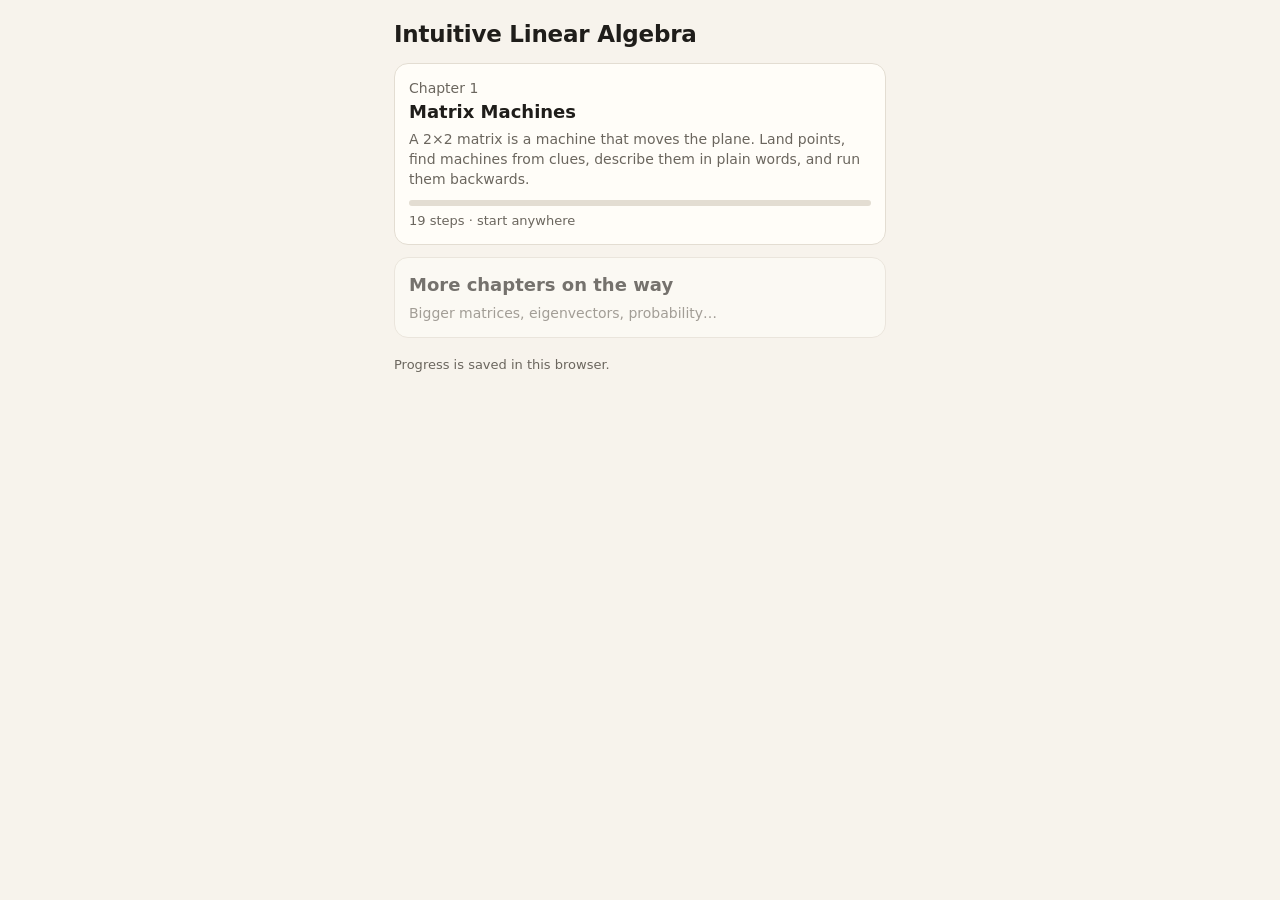
==== commit 6703d1b1: "Remove home page tagline Co-Authored-By: Claude Opus 5.5 <noreply@anthropic.com> Claude-Session: htt" ====
--- a/index.html
+++ b/index.html
@@ -10,7 +10,6 @@
 <main>
   <header>
     <h1>Intuitive Linear Algebra</h1>
-    <p>Learn linear algebra by moving things around. Every problem is small enough to do in your head, and every problem is new.</p>
   </header>
 
   <a class="chapter" href="chapters/01-matrix-machines/index.html">
